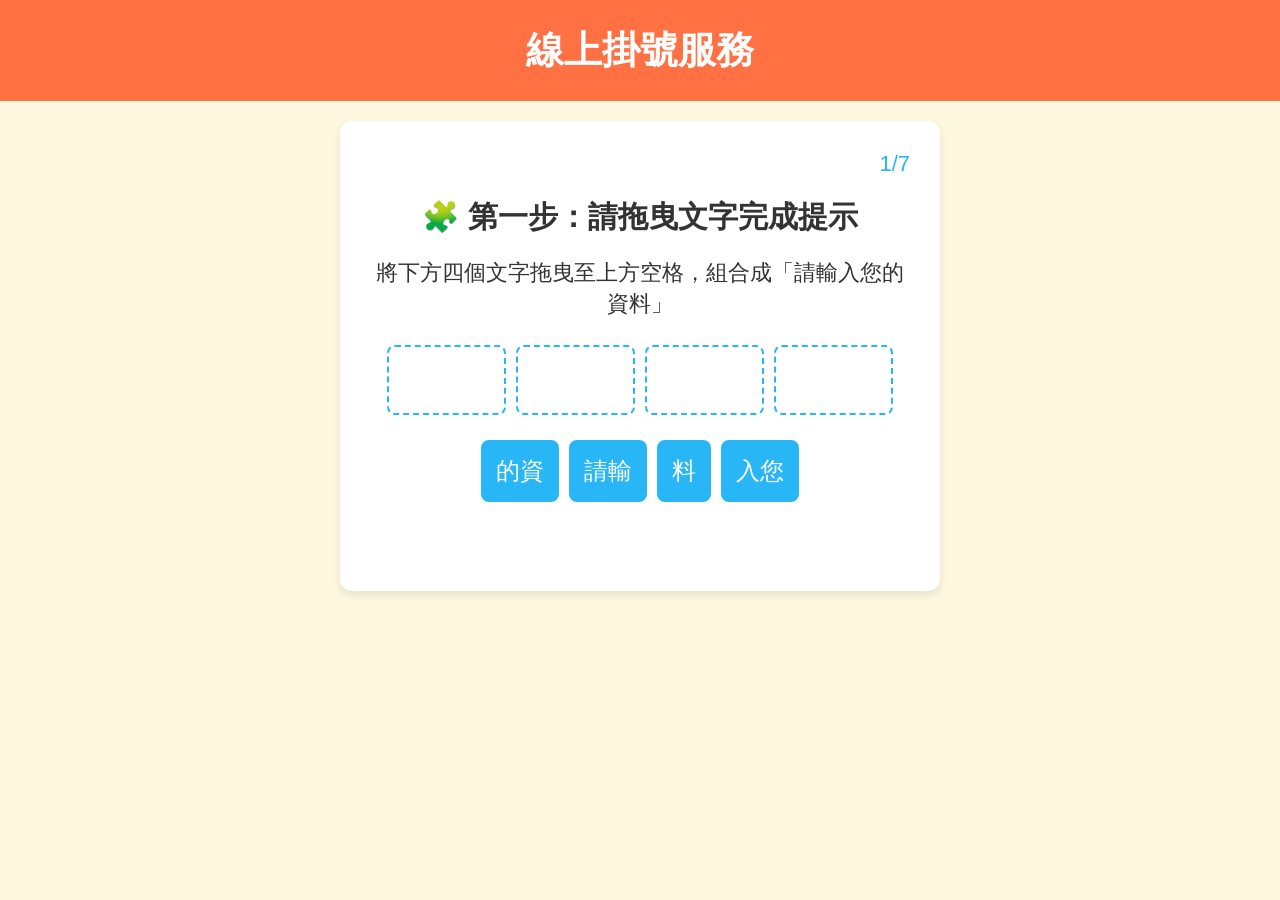
==== index_separated.html @ c4b397e1 "Add files via upload" ====
<!DOCTYPE html>
<!--
  網頁版掛號模擬器（鮮艷圖示版）

  本版在上一版的基礎上將配色調整得更加鮮艷，並重新加入小圖示使畫面更活潑。色彩更明亮，但仍維持高對比度與大按鈕、大字體等無障礙設計。
  根據 W3C 的建議，文字與背景需要有足夠的對比度才能讓使用者清楚閱讀內容【206026667713543†L131-L149】。
  主色調採用橙色與天藍色，背景為柔和的淺黃色，圖示採用 Emoji 裝飾於標題與按鈕，使操作更加直觀。
-->
<html lang="zh-Hant">
<head>
  <meta charset="UTF-8">
  <meta name="viewport" content="width=device-width, initial-scale=1.0">
  <title>線上掛號服務</title>
  <link rel="stylesheet" href="style.css">
</head>
<body>
  <header class="header">線上掛號服務</header>
  <div id="app">
    <div class="card">
      <div class="progress" id="progress"></div>
      <!-- 返回上一頁按鈕：當在第 2 關以上時顯示 -->
      <button id="backBtn" class="btn btn-secondary hidden" aria-label="返回上一頁" style="width: 40%; min-height: var(--btn-height); align-self: flex-start; margin-bottom: 10px;">⬅️ 返回</button>

      <!-- 第 1 關：拼圖組合後輸入基本資料 -->
      <div class="step" id="step-1">
        <div class="title">🧩 第一步：請拖曳文字完成提示</div>
        <div id="puzzleSection" style="width: 100%; display: flex; flex-direction: column; align-items: center;">
          <div class="description">將下方四個文字拖曳至上方空格，組合成「請輸入您的資料」</div>
          <div class="drop-row" style="display: flex; justify-content: center; width: 100%; margin-bottom: 15px;">
            <div class="drop-slot" data-target="請輸" aria-label="請輸"></div>
            <div class="drop-slot" data-target="入您" aria-label="入您"></div>
            <div class="drop-slot" data-target="的資" aria-label="的資"></div>
            <div class="drop-slot" data-target="料" aria-label="料"></div>
          </div>
          <div class="drag-row" style="display: flex; justify-content: center; width: 100%; flex-wrap: wrap;">
            <div class="drag-item" draggable="true" data-value="的資" aria-label="拖曳 的資">的資</div>
            <div class="drag-item" draggable="true" data-value="請輸" aria-label="拖曳 請輸">請輸</div>
            <div class="drag-item" draggable="true" data-value="料" aria-label="拖曳 料">料</div>
            <div class="drag-item" draggable="true" data-value="入您" aria-label="拖曳 入您">入您</div>
          </div>
          <div id="puzzleMsg" class="description" style="color: red; min-height: 24px; margin-top: 10px;"></div>
        </div>
        <!-- 輸入區：拼圖完成後顯示 -->
        <div id="inputSection1" class="input-section hidden" style="width: 100%; display: flex; flex-direction: column; align-items: center;">
          <div class="title" style="font-size: var(--font-title); margin-bottom: 10px;">✍️ 完成拼圖後輸入資料</div>
          <input id="idInput" class="large-input" type="text" placeholder="請輸入身分證字號" aria-label="身分證字號輸入" maxlength="10">
          <input id="dobInput" class="large-input" type="text" placeholder="請輸入出生年月日(如:0400101)" aria-label="出生年月日輸入" maxlength="7">
          <button id="autoFillBtn" class="btn btn-secondary" aria-label="自動填寫假資料">✨ 點我自動填寫假資料</button>
          <button id="nextBtn1" class="btn btn-primary hidden" aria-label="下一步">下一步</button>
        </div>
      </div>

      <!-- 第 2 關：掛號方式配對 -->
      <div class="step" id="step-2">
        <div class="title">請拖曳文字選擇掛號方式</div>
        <div class="description">將下方的「移動掛號」拖曳至您想選擇的方式</div>
        <div style="width: 100%; display: flex; justify-content: space-around; margin-bottom: 20px;">
          <div class="method-drop" data-value="網路掛號" aria-label="網路掛號" style="flex: 1; margin: 5px; min-height: var(--btn-height); background-color: #fff; border: 2px dashed var(--secondary-color); border-radius: var(--border-radius); display: flex; align-items: center; justify-content: center; font-size: var(--font-btn); color: var(--text-color);">
            網路掛號
          </div>
          <div class="method-drop" data-value="行動掛號" aria-label="行動掛號" style="flex: 1; margin: 5px; min-height: var(--btn-height); background-color: #fff; border: 2px dashed var(--secondary-color); border-radius: var(--border-radius); display: flex; align-items: center; justify-content: center; font-size: var(--font-btn); color: var(--text-color);">
            行動掛號
          </div>
        </div>
        <div style="width: 100%; display: flex; justify-content: center; margin-bottom: 20px;">
          <div id="methodItem" class="drag-item" draggable="true" style="background-color: var(--primary-color); color: white; padding: 15px; border-radius: var(--border-radius); font-size: var(--font-btn); text-align: center; min-width: 60%; cursor: grab;" aria-label="移動掛號">
            移動掛號
          </div>
        </div>
        <button id="methodConfirmBtn" class="btn btn-primary hidden" aria-label="確定">確定</button>
        <!-- 顯示所選掛號方式的提示文字 -->
        <div id="methodMsg" class="description" style="color: var(--primary-color); min-height: 28px; margin-top: 10px;"></div>
      </div>

      <!-- 第 3 關：翻牌選擇看診科別 -->
      <div class="step" id="step-3">
        <div class="title">請翻開卡片選擇科別</div>
        <div id="departmentsFlip" class="flip-container" style="width: 100%; display: flex; flex-wrap: wrap; justify-content: center; gap: 10px; margin-bottom: 10px;">
          <div class="flip-card" data-dept="家醫科" aria-label="家醫科卡片">
            <div class="card-inner">
              <div class="card-front">🩺</div>
              <div class="card-back">家醫科</div>
            </div>
          </div>
          <div class="flip-card" data-dept="心臟內科" aria-label="心臟內科卡片">
            <div class="card-inner">
              <div class="card-front">❤️</div>
              <div class="card-back">心臟內科</div>
            </div>
          </div>
          <div class="flip-card" data-dept="骨科" aria-label="骨科卡片">
            <div class="card-inner">
              <div class="card-front">🦴</div>
              <div class="card-back">骨科</div>
            </div>
          </div>
          <div class="flip-card" data-dept="眼科" aria-label="眼科卡片">
            <div class="card-inner">
              <div class="card-front">👁️</div>
              <div class="card-back">眼科</div>
            </div>
          </div>
          <div class="flip-card" data-dept="耳鼻喉科" aria-label="耳鼻喉科卡片">
            <div class="card-inner">
              <div class="card-front">👂</div>
              <div class="card-back">耳鼻喉科</div>
            </div>
          </div>
          <div class="flip-card" data-dept="營養諮詢科" aria-label="營養諮詢科卡片">
            <div class="card-inner">
              <div class="card-front">🥗</div>
              <div class="card-back">營養諮詢科</div>
            </div>
          </div>
          <div class="flip-card" data-dept="牙科" aria-label="牙科卡片">
            <div class="card-inner">
              <div class="card-front">🦷</div>
              <div class="card-back">牙科</div>
            </div>
          </div>
          <div class="flip-card" data-dept="復健科" aria-label="復健科卡片">
            <div class="card-inner">
              <div class="card-front">💆</div>
              <div class="card-back">復健科</div>
            </div>
          </div>
        </div>
        <button id="deptConfirmBtn" class="btn btn-primary hidden" aria-label="科別確定">確定</button>
      </div>

      <!-- 第 4 關：選擇醫師 -->
      <div class="step" id="step-4">
        <div class="title">請選擇醫師</div>
        <div class="description">按下「開始」按鈕隨機挑選醫師，再按「停止」決定您要看的醫師。</div>
        <div id="doctorList" style="width: 100%; display: flex; flex-direction: column; align-items: center; gap: 10px; margin-bottom: 10px;">
          <div class="doctor-item" data-name="陳醫師" aria-label="陳醫師">👨‍⚕️ 陳醫師</div>
          <div class="doctor-item" data-name="李醫師" aria-label="李醫師">👩‍⚕️ 李醫師</div>
          <div class="doctor-item" data-name="王醫師" aria-label="王醫師">👨‍⚕️ 王醫師</div>
          <div class="doctor-item" data-name="劉醫師" aria-label="劉醫師">👩‍⚕️ 劉醫師</div>
        </div>
        <button id="startDoctorBtn" class="btn btn-secondary" aria-label="開始隨機選醫師">🎲 開始</button>
        <button id="stopDoctorBtn" class="btn btn-secondary hidden" aria-label="停止隨機">🛑 停止</button>
        <button id="doctorConfirmBtn" class="btn btn-primary hidden" aria-label="確定醫師選擇">確定</button>
        <!-- 新增重新選擇醫師的按鈕：當選到醫師後，可重新開始遊戲 -->
        <button id="restartDoctorBtn" class="btn btn-secondary hidden" aria-label="重新選擇醫師" style="margin-top: 10px;">重新選擇</button>
        <!-- 顯示所選醫師的提示文字 -->
        <div id="doctorMsg" class="description" style="color: var(--secondary-color); min-height: 28px; margin-top: 10px;"></div>
      </div>

      <!-- 第 5 關：輸入日期與選擇時段 -->
      <div class="step" id="step-5">
        <div class="title">請選擇看診日期與時間</div>
        <!-- 日期輸入：讓長輩使用原生日期選擇器方便選擇日期 -->
        <label class="description" for="dateInput">請選擇看診日期：</label>
        <input id="dateInput" class="large-input" type="date" aria-label="看診日期輸入" style="max-width: 95%; margin-bottom: 20px;">
        <!-- 時間選擇：提供四個固定的熱門時段按鈕 -->
        <div id="timeOptions" style="width: 100%; display: flex; flex-direction: column; align-items: center; gap: 10px; margin-bottom: 10px;">
          <div class="description">請選擇看診時間：</div>
          <div style="display: flex; flex-wrap: wrap; justify-content: center; gap: 10px; width: 100%;">
            <button class="btn btn-category time-btn" data-time="08:00" aria-label="上午08:00">上午 08:00</button>
            <button class="btn btn-category time-btn" data-time="10:00" aria-label="上午10:00">上午 10:00</button>
            <button class="btn btn-category time-btn" data-time="14:00" aria-label="下午14:00">下午 14:00</button>
            <button class="btn btn-category time-btn" data-time="16:00" aria-label="下午16:00">下午 16:00</button>
          </div>
        </div>
        <!-- 連接日期與時間的提示線：顯示所選日期與時段 -->
        <div id="timeConnection" class="description hidden" style="margin: 10px 0; font-size: var(--font-body); color: var(--primary-color);"></div>
        <button id="nextBtn5" class="btn btn-primary hidden" aria-label="下一步">下一步</button>
      </div>

      <!-- 第 6 關：按鍵盤選擇初診或複診 -->
      <div class="step" id="step-6">
        <div class="title">請選擇初診或複診</div>
        <div class="description">如果要選擇初診，請按鍵盤上的 A 鍵；如果要選擇複診，請按鍵盤上的 L 鍵。</div>
        <!-- 顯示按下的鍵與選擇結果 -->
        <div id="keyboardMsg" class="description" style="min-height: 30px; margin-top: 10px;"></div>
        <!-- 重新選擇按鈕：允許長輩重新按鍵選擇 -->
        <button id="visitRenewBtn" class="btn btn-secondary hidden" aria-label="重新選擇初診或複診">重新選擇</button>
        <!-- 確認按鈕：當完成選擇後顯示，進入下一步 -->
        <button id="visitConfirmBtn" class="btn btn-primary hidden" aria-label="確認初診或複診">下一步</button>
      </div>

      <!-- 第 7 關：掛號成功與截圖教學 -->
      <div class="step" id="step-7">
        <div class="title">🎉 掛號成功！</div>
        <div class="description" id="successMsg"></div>
        <div class="description" style="border: 2px dashed var(--primary-color); padding: 20px; border-radius: var(--border-radius);">
          【截圖小教學】看診號碼別忘記！請同時按下手機旁邊的『電源鍵』 + 『音量減低鍵』，把這個畫面拍下來喔！
        </div>
        <button id="screenshotBtn" class="btn btn-primary" aria-label="模擬手機截圖">📸 模擬手機截圖</button>
        <div id="finalMsg" class="final-message" style="display: none;">太棒了！您已經學會網路掛號囉！</div>
        <button id="restartBtn" class="btn btn-secondary hidden" aria-label="重新練習">🔄 重新練習</button>
      </div>
    </div> <!-- card 結束 -->
  </div> <!-- app 結束 -->

  <!-- 模態視窗（行動掛號提示） -->
  <div class="modal-overlay" id="modal">
    <div class="modal-content">
      <p>小知識：『行動掛號』通常是指要另外下載醫院的 APP 喔！為了方便，我們今天先練習免下載的『網路掛號』，請點另一個按鈕試試看！</p>
      <button id="modalCloseBtn" class="btn btn-primary">好的！</button>
    </div>
  </div>

  <!-- 閃光效果 -->
  <div id="flash" class="flash"></div>

  <!-- confetti 容器 -->
  <div id="confetti-container"></div>

  <script src="script.js"></script>
</body>
</html>
---- style.css ----
/* 色彩與尺寸設定：使用鮮豔色彩但保持對比度 */
    :root {
      --bg-color: #FFF8E1; /* 淡淡的黃色背景，柔和不刺眼 */
      --primary-color: #FF7043; /* 鮮豔的橙色，適合作為主按鈕與標頭 */
      --secondary-color: #29B6F6; /* 天藍色，作為次按鈕配色 */
      --text-color: #333333; /* 深色文字 */
      --btn-height: 70px;
      --btn-width: 90%;
      --font-title: 30px;
      --font-body: 22px;
      --font-btn: 24px;
      --border-radius: 8px;
    }

    * {
      box-sizing: border-box;
      margin: 0;
      padding: 0;
      font-family: "Arial", sans-serif;
    }

    body {
      background-color: var(--bg-color);
      color: var(--text-color);
      display: flex;
      flex-direction: column;
      align-items: center;
      min-height: 100vh;
      overflow-x: hidden;
    }

    /* 頁面標頭 */
    .header {
      width: 100%;
      background-color: var(--primary-color);
      color: white;
      padding: 25px 0;
      text-align: center;
      font-size: calc(var(--font-title) + 8px);
      font-weight: bold;
    }

    #app {
      width: 100%;
      max-width: 600px;
      display: flex;
      flex-direction: column;
      align-items: center;
    }

    .card {
      background-color: #ffffff;
      width: 100%;
      border-radius: 12px;
      box-shadow: 0 4px 8px rgba(0,0,0,0.1);
      padding: 30px;
      margin-top: 20px;
      display: flex;
      flex-direction: column;
      align-items: center;
    }

    .progress {
      width: 100%;
      font-size: var(--font-body);
      margin-bottom: 20px;
      text-align: right;
      color: var(--secondary-color);
    }

    .step {
      width: 100%;
      display: none;
      flex-direction: column;
      align-items: center;
    }

    .step.active {
      display: flex;
    }

    .title {
      font-size: var(--font-title);
      font-weight: bold;
      margin-bottom: 20px;
      text-align: center;
    }

    .description {
      font-size: var(--font-body);
      margin-bottom: 20px;
      text-align: center;
      line-height: 1.4;
    }

    .large-input {
      width: 95%;
      height: var(--btn-height);
      font-size: var(--font-body);
      padding: 10px 15px;
      border: 2px solid var(--secondary-color);
      border-radius: var(--border-radius);
      margin-bottom: 15px;
    }

    .btn {
      width: var(--btn-width);
      min-height: var(--btn-height);
      font-size: var(--font-btn);
      font-weight: bold;
      color: white;
      border: none;
      border-radius: var(--border-radius);
      margin: 10px 0;
      cursor: pointer;
      text-align: center;
      display: flex;
      align-items: center;
      justify-content: center;
    }

    .btn-primary { background-color: var(--primary-color); }
    .btn-secondary { background-color: var(--secondary-color); }
    .btn-category { background-color: var(--primary-color); }
    .btn-date { background-color: var(--secondary-color); }

    /* 選擇時段按鈕高亮顯示 */
    .time-btn.selected {
      background-color: var(--secondary-color);
      color: white;
    }
    /* 選擇字母按鈕高亮顯示 */
    .letter-btn.selected {
      background-color: var(--secondary-color);
      color: white;
    }

    .hidden { display: none !important; }

    .modal-overlay {
      position: fixed;
      top: 0;
      left: 0;
      width: 100%;
      height: 100%;
      background-color: rgba(0, 0, 0, 0.6);
      display: none;
      align-items: center;
      justify-content: center;
      z-index: 1000;
    }

    .modal-overlay.active { display: flex; }

    .modal-content {
      background-color: #ffffff;
      padding: 30px;
      border-radius: var(--border-radius);
      max-width: 90%;
      text-align: center;
      box-shadow: 0 4px 8px rgba(0,0,0,0.3);
    }

    .modal-content p {
      font-size: var(--font-body);
      margin-bottom: 20px;
      color: var(--text-color);
    }

    .flash {
      position: fixed;
      top: 0;
      left: 0;
      width: 100%;
      height: 100%;
      background-color: white;
      pointer-events: none;
      opacity: 0;
      z-index: 2000;
    }

    #confetti-container {
      position: fixed;
      top: 0;
      left: 0;
      width: 100%;
      height: 100%;
      pointer-events: none;
      z-index: 1500;
      overflow: hidden;
    }

    .confetti {
      position: absolute;
      width: 10px;
      height: 14px;
      background-color: red;
      opacity: 0.8;
      transform: rotate(45deg);
      border-radius: 2px;
      animation: fall 3s linear forwards;
    }

    /* 拼圖拖曳與掛號方式配對樣式 */
    .drag-item {
      background-color: var(--secondary-color);
      color: white;
      padding: 15px;
      margin: 5px;
      font-size: var(--font-btn);
      border-radius: var(--border-radius);
      cursor: grab;
      display: flex;
      align-items: center;
      justify-content: center;
    }
    .drag-item.hidden {
      display: none;
    }
    .drop-slot {
      border: 2px dashed var(--secondary-color);
      background-color: #fff;
      width: 22%;
      min-height: var(--btn-height);
      margin: 5px;
      border-radius: var(--border-radius);
      display: flex;
      align-items: center;
      justify-content: center;
      font-size: var(--font-btn);
      color: var(--text-color);
    }
    .drop-slot.filled {
      background-color: var(--secondary-color);
      color: white;
      border-style: solid;
    }
    .method-drop.selected-method {
      background-color: var(--primary-color);
      color: white;
      border-style: solid;
      /* 被選擇的掛號方式提供更明顯的視覺提醒 */
      box-shadow: 0 0 0 3px rgba(255,112,67,0.4);
    }

    /* 掛號方式提示文字：加大字體與粗體顯示，讓選擇結果一目瞭然 */
    #methodMsg {
      font-size: calc(var(--font-body) + 2px);
      font-weight: bold;
      color: var(--primary-color);
      text-align: center;
    }

    /* 醫師選擇提示文字 */
    #doctorMsg {
      font-size: calc(var(--font-body) + 2px);
      font-weight: bold;
      color: var(--secondary-color);
      text-align: center;
    }

    /* 醫師清單項目：定義在後方重寫現有樣式 */
    /* 翻牌卡片樣式 */
    .flip-card {
      width: 45%;
      max-width: 45%;
      height: 110px;
      perspective: 1000px;
      cursor: pointer;
    }
    .card-inner {
      position: relative;
      width: 100%;
      height: 100%;
      transition: transform 0.6s;
      transform-style: preserve-3d;
    }
    .flip-card.flipped .card-inner {
      transform: rotateY(180deg);
    }
    .card-front,
    .card-back {
      position: absolute;
      width: 100%;
      height: 100%;
      backface-visibility: hidden;
      display: flex;
      align-items: center;
      justify-content: center;
      font-size: var(--font-btn);
      border: 2px solid var(--secondary-color);
      border-radius: var(--border-radius);
    }
    .card-front {
      background-color: var(--secondary-color);
      color: white;
    }
    .card-back {
      background-color: var(--primary-color);
      color: white;
      transform: rotateY(180deg);
    }
    .flip-card.selected .card-back {
      border: 4px solid #FFC107;
    }

    /* 選醫師清單樣式：使用白色底與邊框，提高對比；當前選中的醫師以次要色高亮 */
    .doctor-item {
      background-color: #ffffff;
      color: var(--text-color);
      width: 90%;
      min-height: var(--btn-height);
      display: flex;
      align-items: center;
      justify-content: center;
      font-size: var(--font-btn);
      border-radius: var(--border-radius);
      border: 2px solid var(--secondary-color);
      cursor: pointer;
    }
    .doctor-item.active {
      background-color: var(--secondary-color);
      color: white;
    }

    @keyframes fall {
      0% { transform: translateY(-100vh) rotate(0deg); opacity: 1; }
      100% { transform: translateY(100vh) rotate(360deg); opacity: 0; }
    }

    .final-message {
      font-size: var(--font-body);
      font-weight: bold;
      color: var(--primary-color);
      margin-top: 20px;
      text-align: center;
    }

    @media (max-width: 480px) {
      :root {
        --font-title: 26px;
        --font-body: 18px;
        --font-btn: 22px;
        --btn-height: 60px;
      }
    }
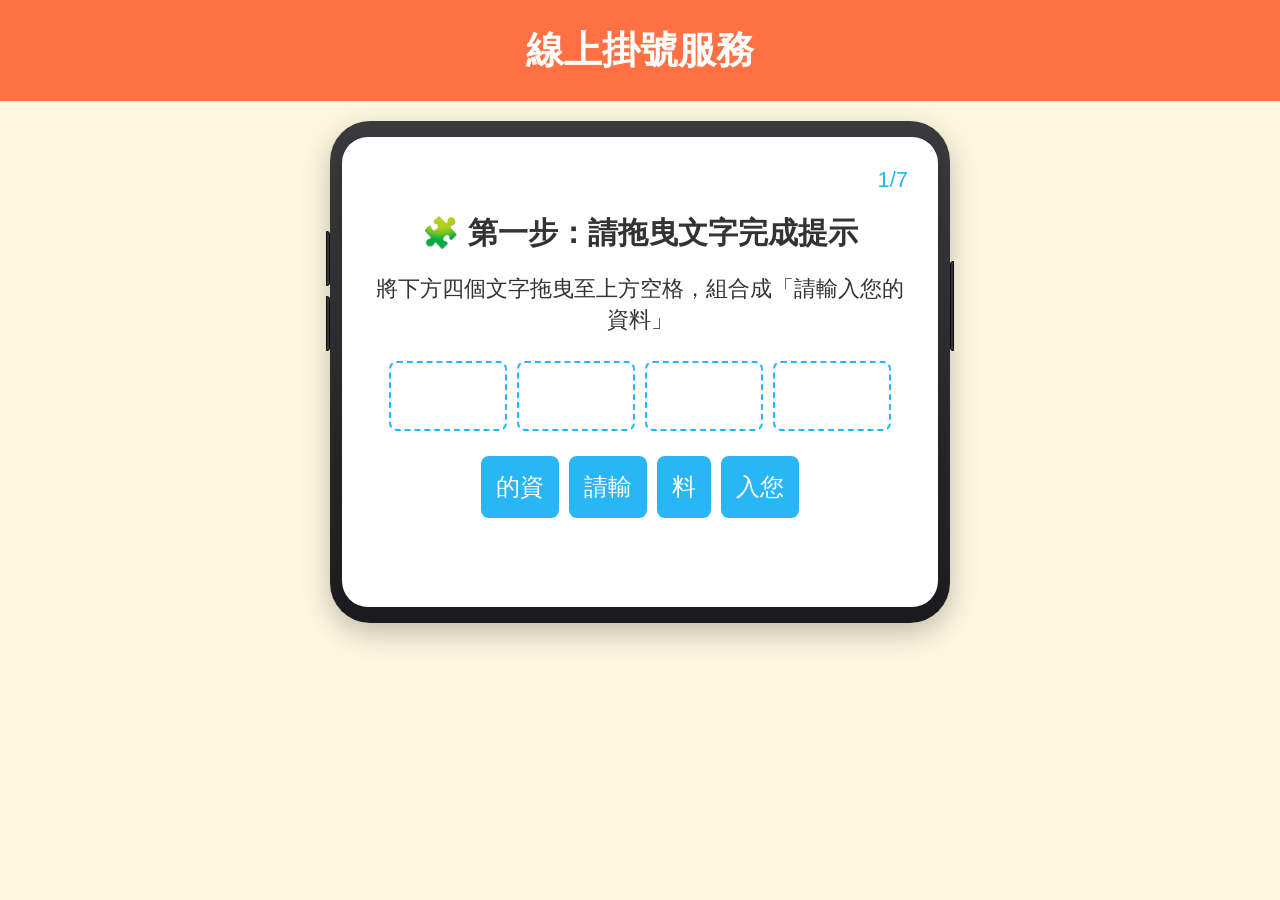
==== commit 4caae4fb: "Add files via upload" ====
--- a/index_separated.html
+++ b/index_separated.html
@@ -16,6 +16,10 @@
 <body>
   <header class="header">線上掛號服務</header>
   <div id="app">
+    <div class="phone-frame">
+      <div class="side-btn power-btn" aria-hidden="true"></div>
+      <div class="side-btn volume-up" aria-hidden="true"></div>
+      <div class="side-btn volume-down" aria-hidden="true"></div>
     <div class="card">
       <div class="progress" id="progress"></div>
       <!-- 返回上一頁按鈕：當在第 2 關以上時顯示 -->
@@ -131,15 +135,8 @@
       <!-- 第 4 關：選擇醫師 -->
       <div class="step" id="step-4">
         <div class="title">請選擇醫師</div>
-        <div class="description">按下「開始」按鈕隨機挑選醫師，再按「停止」決定您要看的醫師。</div>
-        <div id="doctorList" style="width: 100%; display: flex; flex-direction: column; align-items: center; gap: 10px; margin-bottom: 10px;">
-          <div class="doctor-item" data-name="陳醫師" aria-label="陳醫師">👨‍⚕️ 陳醫師</div>
-          <div class="doctor-item" data-name="李醫師" aria-label="李醫師">👩‍⚕️ 李醫師</div>
-          <div class="doctor-item" data-name="王醫師" aria-label="王醫師">👨‍⚕️ 王醫師</div>
-          <div class="doctor-item" data-name="劉醫師" aria-label="劉醫師">👩‍⚕️ 劉醫師</div>
-        </div>
-        <button id="startDoctorBtn" class="btn btn-secondary" aria-label="開始隨機選醫師">🎲 開始</button>
-        <button id="stopDoctorBtn" class="btn btn-secondary hidden" aria-label="停止隨機">🛑 停止</button>
+        <div class="description">以下是<span id="deptNameHint"></span>的醫師，請點選一位您想看診的醫師。</div>
+        <div id="doctorList" style="width: 100%; display: flex; flex-direction: column; align-items: center; gap: 10px; margin-bottom: 10px;"></div>
         <button id="doctorConfirmBtn" class="btn btn-primary hidden" aria-label="確定醫師選擇">確定</button>
         <!-- 新增重新選擇醫師的按鈕：當選到醫師後，可重新開始遊戲 -->
         <button id="restartDoctorBtn" class="btn btn-secondary hidden" aria-label="重新選擇醫師" style="margin-top: 10px;">重新選擇</button>
@@ -150,9 +147,9 @@
       <!-- 第 5 關：輸入日期與選擇時段 -->
       <div class="step" id="step-5">
         <div class="title">請選擇看診日期與時間</div>
-        <!-- 日期輸入：讓長輩使用原生日期選擇器方便選擇日期 -->
-        <label class="description" for="dateInput">請選擇看診日期：</label>
-        <input id="dateInput" class="large-input" type="date" aria-label="看診日期輸入" style="max-width: 95%; margin-bottom: 20px;">
+        <div class="description" id="dateHint">請選擇看診日期：</div>
+        <!-- 日期選項：依所選醫師產生 3 個間隔 2~3 天的可預約日期 -->
+        <div id="dateOptions" style="width: 100%; display: flex; flex-wrap: wrap; justify-content: center; gap: 10px; margin-bottom: 20px;"></div>
         <!-- 時間選擇：提供四個固定的熱門時段按鈕 -->
         <div id="timeOptions" style="width: 100%; display: flex; flex-direction: column; align-items: center; gap: 10px; margin-bottom: 10px;">
           <div class="description">請選擇看診時間：</div>
@@ -192,6 +189,7 @@
         <button id="restartBtn" class="btn btn-secondary hidden" aria-label="重新練習">🔄 重新練習</button>
       </div>
     </div> <!-- card 結束 -->
+    </div> <!-- phone-frame 結束 -->
   </div> <!-- app 結束 -->
 
   <!-- 模態視窗（行動掛號提示） -->
@@ -210,4 +208,4 @@
 
   <script src="script.js"></script>
 </body>
-</html>
+</html>
--- a/style.css
+++ b/style.css
@@ -42,19 +42,64 @@
 
     #app {
       width: 100%;
-      max-width: 600px;
+      max-width: 640px;
       display: flex;
       flex-direction: column;
       align-items: center;
+      padding: 0 10px;
+    }
+
+    /* 手機外框：模擬 iPhone 機身，側邊帶有電源鍵與音量鍵 */
+    .phone-frame {
+      position: relative;
+      width: 100%;
+      max-width: 620px;
+      background: linear-gradient(180deg, #3a3a3c, #1c1c1e);
+      border-radius: 40px;
+      padding: 16px 12px;
+      margin-top: 20px;
+      box-shadow: 0 10px 30px rgba(0,0,0,0.25);
+    }
+
+    .side-btn {
+      position: absolute;
+      background-color: #2c2c2e;
+      border: 1px solid #0a0a0a;
+      box-shadow: inset 0 0 2px rgba(255,255,255,0.15);
+    }
+
+    /* 右側電源鍵 */
+    .power-btn {
+      right: -4px;
+      top: 140px;
+      width: 4px;
+      height: 90px;
+      border-radius: 3px 0 0 3px;
+    }
+
+    /* 左側音量鍵（上：增加，下：減少） */
+    .volume-up {
+      left: -4px;
+      top: 110px;
+      width: 4px;
+      height: 55px;
+      border-radius: 0 3px 3px 0;
+    }
+    .volume-down {
+      left: -4px;
+      top: 175px;
+      width: 4px;
+      height: 55px;
+      border-radius: 0 3px 3px 0;
     }
 
     .card {
       background-color: #ffffff;
       width: 100%;
-      border-radius: 12px;
+      border-radius: 26px;
       box-shadow: 0 4px 8px rgba(0,0,0,0.1);
       padding: 30px;
-      margin-top: 20px;
+      margin-top: 0;
       display: flex;
       flex-direction: column;
       align-items: center;
@@ -128,6 +173,18 @@
     .time-btn.selected {
       background-color: var(--secondary-color);
       color: white;
+    }
+    /* 日期選項按鈕：預設樣式與選取後高亮顯示 */
+    .date-btn {
+      width: auto;
+      min-width: 28%;
+      flex: 1 1 28%;
+      padding: 0 10px;
+    }
+    .date-btn.selected {
+      background-color: var(--secondary-color);
+      color: white;
+      box-shadow: 0 0 0 3px rgba(41,182,246,0.4);
     }
     /* 選擇字母按鈕高亮顯示 */
     .letter-btn.selected {
@@ -264,7 +321,7 @@
     .flip-card {
       width: 45%;
       max-width: 45%;
-      height: 110px;
+      height: 130px;
       perspective: 1000px;
       cursor: pointer;
     }
@@ -294,11 +351,14 @@
     .card-front {
       background-color: var(--secondary-color);
       color: white;
+      font-size: 52px; /* 放大圖示 */
     }
     .card-back {
       background-color: var(--primary-color);
       color: white;
       transform: rotateY(180deg);
+      font-size: calc(var(--font-btn) + 6px); /* 放大翻牌後文字 */
+      font-weight: bold;
     }
     .flip-card.selected .card-back {
       border: 4px solid #FFC107;
@@ -326,6 +386,19 @@
     @keyframes fall {
       0% { transform: translateY(-100vh) rotate(0deg); opacity: 1; }
       100% { transform: translateY(100vh) rotate(360deg); opacity: 0; }
+    }
+
+    /* 掛號成功訊息：放大字體、加寬行距與字距，提升閱讀舒適度 */
+    #successMsg {
+      font-size: calc(var(--font-body) + 8px);
+      line-height: 2;
+      letter-spacing: 1.5px;
+      text-align: center;
+      margin-bottom: 24px;
+    }
+    #successMsg strong {
+      color: var(--primary-color);
+      font-size: calc(var(--font-body) + 10px);
     }
 
     .final-message {
